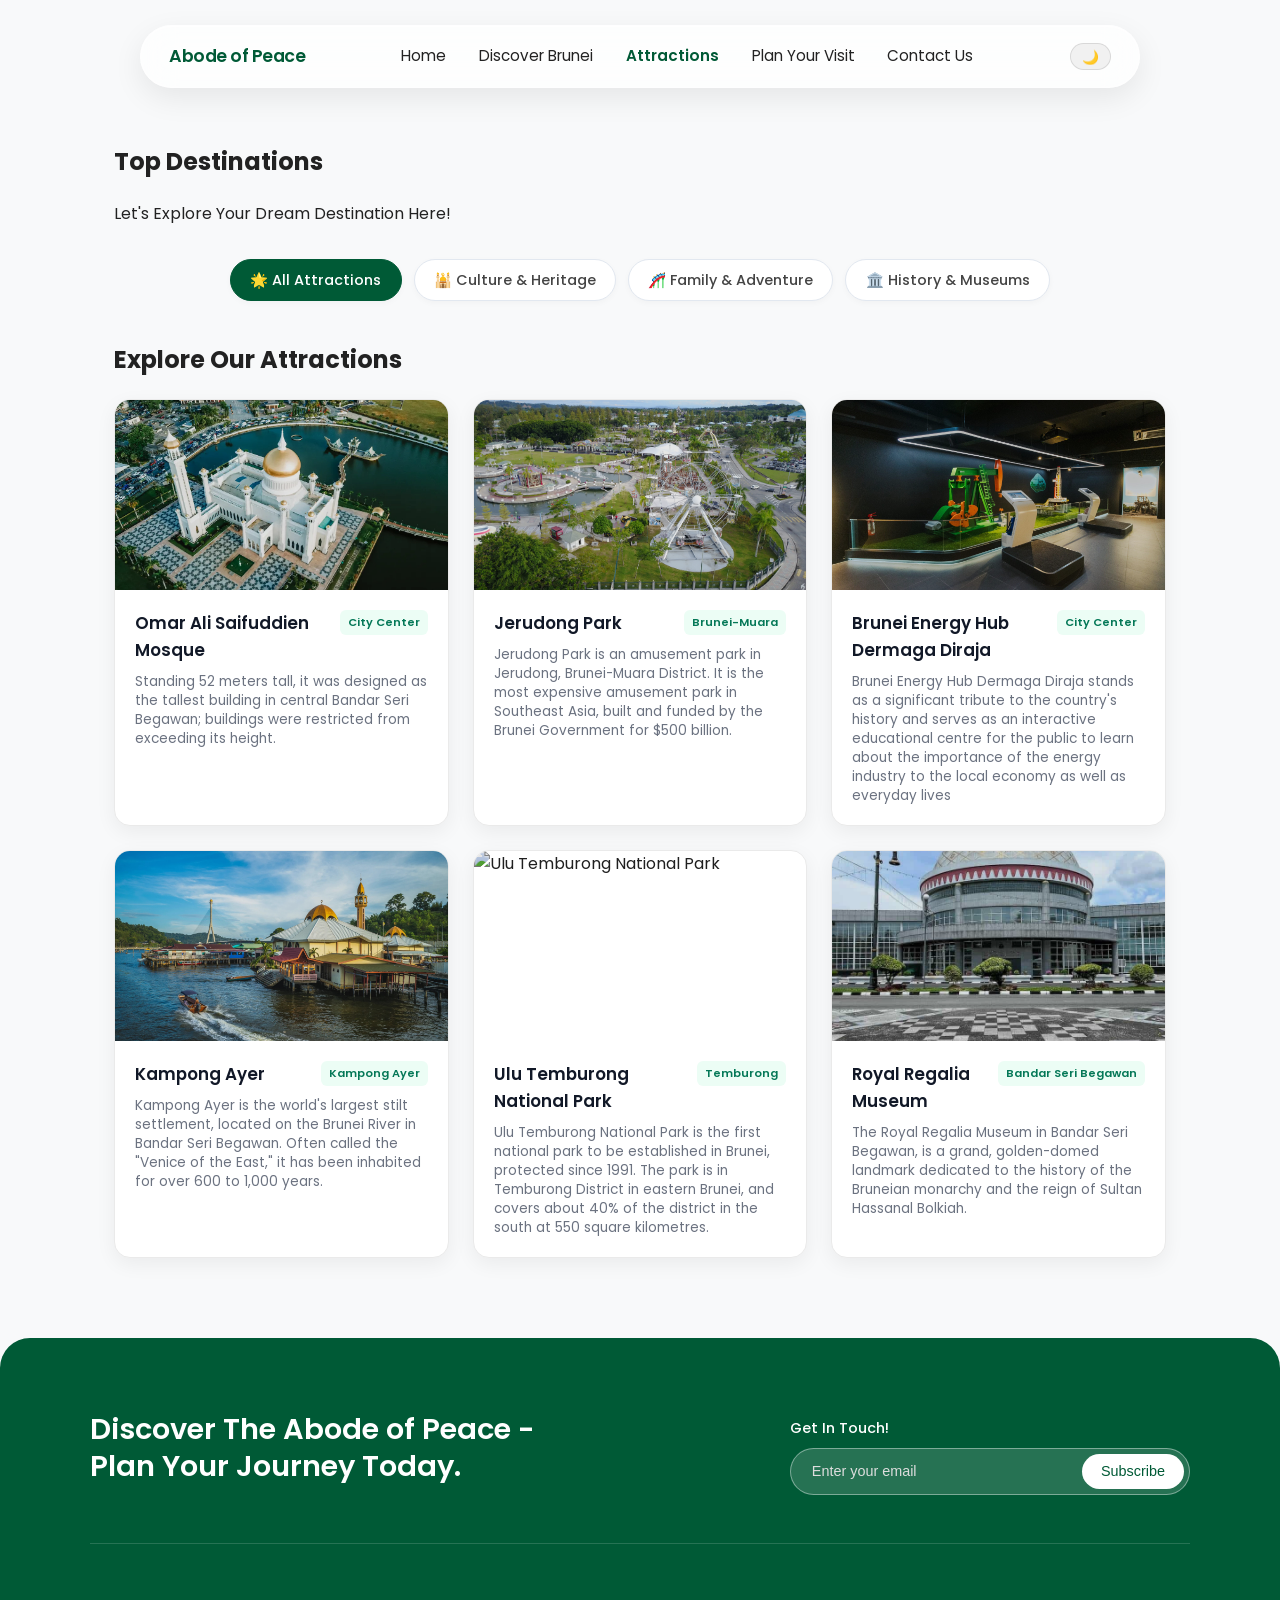
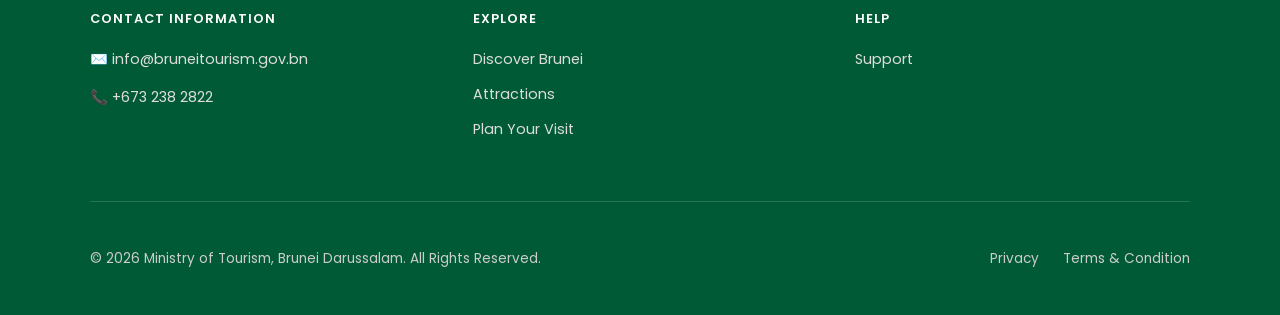
==== attractions.html @ 307371f9 "Add files via upload" ====
<!DOCTYPE html>
<html lang="en">
<head>
    <meta charset="UTF-8">
    <meta name="viewport" content="width=device-width, initial-scale=1.0">
    <title>Attractions</title>

    <!-- TO FIX BRIEF WHITE FLASH WHEN DARK MODE IS TURNED ON -->
    <script>
        const savedTheme = localStorage.getItem('theme');
        if (savedTheme === 'dark') {
            document.documentElement.setAttribute('data-theme', 'dark');
        }
    </script>

    <!-- CONNECTING POPPINS FONT -->
    <link rel="preconnect" href="https://fonts.googleapis.com">
    <link rel="preconnect" href="https://fonts.gstatic.com" crossorigin>
    <link href="https://fonts.googleapis.com/css2?family=Poppins:ital,wght@0,100;0,200;0,300;0,400;0,500;0,600;0,700;0,800;0,900;1,100;1,200;1,300;1,400;1,500;1,600;1,700;1,800;1,900&display=swap" rel="stylesheet">
    <!-- LINKING CSS -->
    <link rel="stylesheet" href="style.css">
</head>
<body>
    <!-- HEADER AND NAV BAR -->
    <header class="header">
        <nav class="nav-container" aria-label="Main Navigation">
            <div class="logo">Abode of Peace</div>
            <button class="menu-toggle" id="menuToggle" aria-label="Toggle navigation menu">☰</button>
            <ul class="nav-links" id="navLinks">
                <li><a href="index.html">Home</a></li>
                <li class="dropdown">
                    <div class="dropdown-link">
                        <a href="discover.html">Discover Brunei</a>
                        <button class="dropdown-toggle" aria-label="Toggle Discover Brunei submenu" aria-expanded="false">▼</button>
                    </div>
                    <ul class="dropdown-menu">
                        <li><a href="districts.html">Explore By District</a></li>
                    </ul>
                </li>
                <li><a href="attractions.html" class="active">Attractions</a></li>
                <li><a href="plan.html">Plan Your Visit</a></li>
                <li><a href="contact.html">Contact Us</a></li>
            </ul>
            <button class="theme-btn" id="themeToggleBtn" aria-label="Toggle Light Dark Theme">🌙</button>
        </nav>
    </header>
    
    <!-- MAIN -->
    <main class="container">

        <!-- TOP SECTION -->
        <section class="page-header-box">
            <h1>Top Destinations</h1>
            <p>Let's Explore Your Dream Destination Here!</p>
        </section>

        <!-- BUTTONS -->
        <div class="filter-tabs">
            <button class="filter-btn active" data-filter="all">🌟 All Attractions</button>
            <button class="filter-btn" data-filter="culture">🕌 Culture & Heritage</button>
            <button class="filter-btn" data-filter="adventure">🎢 Family & Adventure</button>
            <button class="filter-btn" data-filter="museums">🏛️ History & Museums</button>
        </div>

        <!-- GRIDS -->
         <h2>Explore Our Attractions</h2>
        <div class="attractions-grid">

            <!-- SOAS -->
            <div class="attraction-card" data-category="culture">
                <img src="images/soas-06.jpg" alt="Omar Ali Saifuddien Mosque" class="attraction-img">
                <div class="attraction-content">
                    <div class="attraction-header-row">
                        <h3>Omar Ali Saifuddien Mosque</h3>
                        <span class="attraction-badge">City Center</span>
                    </div>
                    <p class="attraction-desc"> Standing 52 meters tall, it was designed as the tallest building in central Bandar Seri Begawan; 
                    buildings were restricted from exceeding its height.</p>
                </div>
            </div>

            <!-- JERUDONG PARK -->
            <div class="attraction-card" data-category="adventure">
                <img src="images/jp.jpg" alt="Jerudong Park Playground" class="attraction-img">
                <div class="attraction-content">
                    <div class="attraction-header-row">
                        <h3>Jerudong Park</h3>
                        <span class="attraction-badge">Brunei-Muara</span>
                    </div>
                    <p class="attraction-desc">Jerudong Park is an amusement park in Jerudong, Brunei-Muara District.
                        It is the most expensive amusement park in Southeast Asia, built and funded by the Brunei Government for $500 billion.
                    </p>
                </div>
            </div>

            <!-- ENERGY HUB -->
            <div class="attraction-card" data-category="museums">
                <img src="images/energy-hub.jpg" alt="Brunei Energy Hub Dermaga Diraja" class="attraction-img">
                <div class="attraction-content">
                    <div class="attraction-header-row">
                        <h3>Brunei Energy Hub Dermaga Diraja</h3>
                        <span class="attraction-badge">City Center</span>
                    </div>
                    <p class="attraction-desc">Brunei Energy Hub Dermaga Diraja stands as a significant tribute to the country's history and serves as an interactive educational centre 
                        for the public to learn about the importance of the energy industry to the local economy as well as everyday lives</p>
                </div>
            </div>

            <!-- KAMPONG AYER -->
            <div class="attraction-card" data-category="culture">
                <img src="images/kampong-ayer-top-image.jpg" alt="Kampong Ayer" class="attraction-img">
                <div class="attraction-content">
                    <div class="attraction-header-row">
                        <h3>Kampong Ayer</h3>
                        <span class="attraction-badge">Kampong Ayer</span>
                    </div>
                    <p class="attraction-desc">Kampong Ayer is the world's largest stilt settlement, located on the Brunei River in Bandar Seri Begawan. 
                        Often called the "Venice of the East," it has been inhabited for over 600 to 1,000 years.</p>
                </div>
            </div>

            <!-- ULU TEMBURONG NATIONAL PARK -->
            <div class="attraction-card" data-category="adventure">
                <img src="images/temburong.jpg" alt="Ulu Temburong National Park" class="attraction-img">
                <div class="attraction-content">
                    <div class="attraction-header-row">
                        <h3>Ulu Temburong National Park</h3>
                        <span class="attraction-badge">Temburong</span>
                    </div>
                    <p class="attraction-desc">Ulu Temburong National Park is the first national park to be established in Brunei, protected since 1991. 
                        The park is in Temburong District in eastern Brunei, and covers about 40% of the district in the south at 550 square kilometres.</p>
                </div>
            </div>

            <!-- ROYAL REGALIA MUSEUM -->
            <div class="attraction-card" data-category="museums">
                <img src="images/BN-Brunei-Royal-Regalia-exterior.jpg" alt="Royal Regalia Museum" class="attraction-img">
                <div class="attraction-content">
                    <div class="attraction-header-row">
                        <h3>Royal Regalia Museum</h3>
                        <span class="attraction-badge">Bandar Seri Begawan</span>
                    </div>
                    <p class="attraction-desc">The Royal Regalia Museum in Bandar Seri Begawan, 
                        is a grand, golden-domed landmark dedicated to the history of the Bruneian monarchy and the reign of Sultan Hassanal Bolkiah.</p>
                </div>
            </div>

        </div>
        

    </main>

    <!-- FOOTER -->
    <footer class="site-footer">
        <div class="footer-container">

            <!-- TOP TITLE AND SUBSCRIBE FORM -->
            <div class="footer-top">
                <div class="footer-brand-message">
                    <h3>Discover The Abode of Peace -<br>Plan Your Journey Today.</h3>
                </div>
                <div class="footer-newsletter">
                    <p>Get In Touch!</p>
                    <form class="newsletter-form" onsubmit="event.preventDefault();"> <!-- PREVENTS FROM RELOADING THE PAGE -->
                        <input type="email" placeholder="Enter your email" required>
                        <button type="submit">Subscribe</button>
                    </form>
                </div>
            </div>

            <!-- CONTACT INFO, EXPLORE, AND HELP SECTION -->
            <div class="footer-grid">
                <div class="footer-col">
                    <h4>CONTACT INFORMATION</h4>
                    <p>✉️ info@bruneitourism.gov.bn</p>
                    <p>📞 +673 238 2822</p>
                </div>
                <div class="footer-col">
                    <h4>EXPLORE</h4>
                    <a href="discover.html">Discover Brunei</a>
                    <a href="attractions.html">Attractions</a>
                    <a href="plan.html">Plan Your Visit</a>
                </div>
                <div class="footer-col">
                    <h4>HELP</h4>
                    <a href="contact.html">Support</a>
                </div>
            </div>

            <!-- COPYRIGHT BOTTOM SECTION -->
            <div class="footer-bottom">
                <p>&copy; 2026 Ministry of Tourism, Brunei Darussalam. All Rights Reserved.</p>
                <div class="footer-legal">
                    <a href="#">Privacy</a>
                    <a href="#">Terms & Condition</a>
                </div>
            </div>
        </div>
    </footer>

    <!-- LINKING JAVASCRIPT -->
    <script src="script.js"></script>
</body>
</html>
---- style.css ----
body {
  font-family: 'Poppins', sans-serif;
  background-color: #f8f9fa;
  color: #222222;
  line-height: 1.6;
  margin: 0; 
  padding: 0;
  transition: all 0.3s ease;
}

html { /* TO MAKE THE HOVER SMOOTH */
  scroll-behavior: smooth; 
}


[data-theme="dark"] body { /* DARK MODE */
  background-color: #121212;
  color: #f1f1f1;
}

a {
  color: #005a36;
  text-decoration: none;
}

a:hover, a:focus {
  text-decoration: underline;
}

.header { /* NAV BAR */
  position: sticky;
  top: 25px;
  z-index: 1000;
  width: 100%;
  display: flex;
  justify-content: center;
  padding: 0 1rem;
  margin-bottom: 5rem;
  box-sizing: border-box;
}

/* CODES ADAPTED FROM Mozilla.org, 2025 */
.nav-container {
  position: relative;
  display: flex;
  justify-content: space-between;
  align-items: center;
  width: 100%;
  max-width: 1000px;
  background: rgba(255, 255, 255, 0.75);
  backdrop-filter: blur(16px);
  border: 1px solid rgba(255, 255, 255, 0.4);
  border-radius: 50px;
  padding: 0.75rem 1.75rem;
  box-shadow: 0 10px 30px rgba(0, 0, 0, 0.08), inset 0 1px 0 rgba(255, 255, 255, 0.6);
  color: #222222;
  transition: all 0.3s ease;
  box-sizing: border-box;
}

[data-theme="dark"] .nav-container { /* DARK MODE NAV  */
  background: rgba(20, 20, 20, 0.75);
  border: 1px solid rgba(255, 255, 255, 0.12);
  box-shadow: 0 10px 30px rgba(0, 0, 0, 0.4), inset 0 1px 0 rgba(255, 255, 255, 0.1);
  color: #f1f1f1;
}

.logo { /* LOGO */
  font-size: 1.1rem;
  font-weight: 600;
  color: #005a36;
  letter-spacing: -0.5px;
}

[data-theme="dark"] .logo { 
  color: #34d399; 
}

.nav-links { /* NAV LINKS (HOME, DISCOVER BRUNEI, ETC. */
  display: flex;
  list-style: none;
  gap: 0.25rem;
  align-items: center;
  margin: 0;
  padding: 0;
}

.nav-links li {
  position: relative;
}

.nav-links a {
  color: #222222;
  font-weight: 400;
  font-size: 0.95rem;
  text-decoration: none;
  display: flex;
  align-items: center;
  gap: 1.5rem;
  padding: 0.4rem 0.9rem;
  border-radius: 20px;
  position: relative;
  z-index: 2;
  transition: color 0.25s ease;
}

[data-theme="dark"] .nav-links a {
  color: #f1f1f1;
}

.nav-links a::before { /* HOVER BACKGROUND ANIMATION */
  content: '';
  position: absolute;
  top: 0;
  left: 0;
  width: 100%;
  height: 100%;
  background: rgba(0, 90, 54, 0.1);
  border-radius: 20px;
  transform: scale(0.8);
  opacity: 0;
  transition: all 0.25s cubic-bezier(0.4, 0, 0.2, 1);
  z-index: -1;
}

[data-theme="dark"] .nav-links a::before {
  background: rgba(255, 255, 255, 0.15);
}

.nav-links a:hover::before,
.nav-links a:active::before {
  transform: scale(1);
  opacity: 1;
}

.nav-links a:hover,
.nav-links a:active {
  color: #005a36;
  opacity: 1;
  text-decoration: none;
  border-bottom: none;
}

.nav-links a.active {
  color: #005a36;
  font-weight: 600;
  
}

[data-theme="dark"] .nav-links a.active {
  color: #34d399;
}

[data-theme="dark"] .nav-links a:hover,
[data-theme="dark"] .nav-links a:active {
  color: #34d399;
}

.theme-btn { /* THEME BUTTON */
  background: rgba(0, 0, 0, 0.05);
  border: 1px solid rgba(0, 0, 0, 0.1);
  color: #222222;
  padding: 0.3rem 0.7rem;
  border-radius: 20px;
  cursor: pointer;
  font-size: 0.85rem;
  transition: all 0.3s ease;
}

.theme-btn:hover {
  background: rgba(0, 0, 0, 0.1);
}

[data-theme="dark"] .theme-btn {
  background: rgba(255, 255, 255, 0.1);
  border: 1px solid rgba(255, 255, 255, 0.2);
  color: #ffffff;
}

[data-theme="dark"] .theme-btn:hover {
  background: rgba(255, 255, 255, 0.3);
}

.nav-links li.dropdown { /* DROPDOWN MENU FOR DISTRICTS.HTML */
  position: relative;
}

.dropdown-link {
  display: flex;
  align-items: center;
  gap: 5px;
}

.dropdown-toggle {
  display: none;
  background: transparent;
  border: none;
  cursor: pointer;
  color: inherit;
  font-size: 14px;
  padding: 8px;
  transition: transform 0.3s ease;
}

.dropdown.active .dropdown-toggle {
  transform: rotate(180deg);
}

.dropdown-menu { /* DROPDOWN FOR EXPLORE BY DISTRICT */
  display: none;
  position: absolute;
  top: calc(100% + 10px);
  left: 50%;
  transform: translateX(-50%);
  background-color: #ffffff;
  box-shadow: 0 10px 15px -3px rgba(0, 0, 0, 0.1);
  border-radius: 18px;
  list-style: none;
  padding: 0.65rem;
  min-width: 180px;
  border: 1px solid #e5e7eb;
}

.dropdown-menu li a {
  display: block;
  padding: 0.5rem 1rem;
  color: #374151;
  font-size: 0.9rem;
  border-radius: 10px;
  white-space: nowrap;
  transition: all 0.2s ease;
}

.dropdown-menu::before {
  content: "";
  position: absolute;
  top: -15px;
  left: 0;
  width: 100%;
  height: 15px;
}

.dropdown-menu li a:hover {
  background-color: #f3f4f6;
  color: #005a36;
}

@media (min-width: 1001px) { /* FOR DESKTOP ADJUSTMENT */
    .nav-links li.dropdown:hover .dropdown-menu {
        display: block;
    }
}

[data-theme="dark"] .dropdown-menu {
  background-color: #1f2937;
  border-color: #374151;
}

[data-theme="dark"] .dropdown-menu li a {
  color: #d1d5db;
}

[data-theme="dark"] .dropdown-menu li a:hover {
  background-color: #374151;
  color: #34d399;
}

.menu-toggle { /* MOBILE NAV BAR MENU */
  display: none;
  background: none;
  border: none;
  color: #222222;
  font-size: 1.5rem;
  cursor: pointer;
}

[data-theme="dark"] .menu-toggle {
  color: #ffffff;
}

.container { /* MAIN CSS STARTS HERE */
  max-width: 1100px;
  margin: 1.5rem auto;
  padding: 0 1.5rem;
  box-sizing: border-box;
}

.welcome {
  position: relative; 
  width: 100%;
  border-radius: 20px;
  overflow: hidden;  
  margin-bottom: 2.5rem;
  box-shadow: 0 10px 30px rgba(0, 0, 0, 0.15);
}

.banner-img {
  width: 100%;
  height: 560px;
  object-fit: cover;  
  display: block;
  filter: brightness(0.75); 
}

.banner {
  position: absolute;
  top: 50%;
  left: 50%;
  transform: translate(-50%, -50%); 
  text-align: center;
  color: #ffffff;
  width: 85%;
  max-width: 800px;
}

.banner h1 {
  font-size: 2.8rem;
  font-weight: 700;
  margin-bottom: 0.5rem;
  letter-spacing: -0.5px;
  text-shadow: 0 2px 10px rgba(0, 0, 0, 0.4); 
}

.banner p {
  font-size: 1.2rem;
  font-weight: 300;
  text-shadow: 0 1px 5px rgba(0, 0, 0, 0.4);
}

.why-visit {
  margin: 4rem auto;
}

.why-visit h2 {
  font-size: 2rem;
  font-weight: 600;
  text-align: center;
  margin-bottom: 2rem;
  letter-spacing: -0.5px;
}

.grid,
.resources-grid, 
.content-grid {
  display: grid;
  grid-template-columns: repeat(auto-fit, minmax(260px, 1fr));
  gap: 1.5rem;
}

.card {
  background-color: #ffffff;
  border: 1px solid #eaeaea;
  border-radius: 16px;
  padding: 2rem;
  box-shadow: 0 4px 20px rgba(0, 0, 0, 0.03);
  transition: transform 0.3s ease, box-shadow 0.3s ease, background-color 0.3s ease, border-color 0.3s ease;
}

.card:hover {
  transform: translateY(-6px);
  box-shadow: 0 12px 30px rgba(0, 0, 0, 0.08);
}

[data-theme="dark"] .card {
  background-color: #1a1a1a;
  border: 1px solid #333333;
  box-shadow: 0 4px 20px rgba(0, 0, 0, 0.2);
}

[data-theme="dark"] .card:hover {
  box-shadow: 0 12px 30px rgba(0, 0, 0, 0.4);
}

.card-icon {
  font-size: 2.2rem;
  margin-bottom: 1rem;
}

.card h3 {
  font-size: 1.2rem;
  font-weight: 600;
  margin-bottom: 0.75rem;
}

.card p {
  font-size: 0.95rem;
  color: #666666;
  line-height: 1.5;
}

[data-theme="dark"] .card p {
  color: #aaaaaa;
}

.resource-card,
.resource-card * {
  box-sizing: border-box;
}

.resource-card {
  position: relative;
  height: 380px;
  border-radius: 20px;
  overflow: hidden;
  display: block;
  text-decoration: none;
  box-shadow: 0 8px 20px rgba(0, 0, 0, 0.1);
  transition: transform 0.3s ease, box-shadow 0.3s ease;
}

.resource-card:hover {
  transform: translateY(-6px);
  box-shadow: 0 14px 30px rgba(0, 0, 0, 0.2);
}

.resource-bg {
  position: absolute;
  top: 0;
  left: 0;
  width: 100%;
  height: 100%;
  object-fit: cover;
  transition: transform 0.5s ease;
  z-index: 1;
}

.resource-card:hover .resource-bg {
  transform: scale(1.05);
}

.resource-overlay {
  position: absolute;
  top: 0;
  left: 0;
  width: 100%;
  height: 100%;
  background: linear-gradient(to top, rgba(0, 0, 0, 0.95) 0%, rgba(0, 0, 0, 0.4) 50%, rgba(0, 0, 0, 0.2) 100%);
  z-index: 2;
}

.resource-content {
  position: absolute;
  top: 0;
  left: 0;
  width: 100%;
  height: 100%;
  padding: 1.25rem;
  z-index: 3;
  color: #ffffff;
  display: flex;
  flex-direction: column;
  justify-content: space-between;
}

.resource-badge {
  display: inline-block;
  align-self: flex-start;
  background: rgba(255, 255, 255, 0.2);
  backdrop-filter: blur(10px);
  padding: 0.25rem 0.75rem;
  border-radius: 20px;
  font-size: 0.7rem;
  font-weight: 500;
  color: #ffffff;
  border: 1px solid rgba(255, 255, 255, 0.3);
}

.resource-bottom-text {
  display: flex;
  flex-direction: column;
  justify-content: flex-end;
}

.resource-card h3 {
  font-size: 1.15rem; 
  font-weight: 600;
  line-height: 1.25;
  color: #ffffff;
  margin: 0 0 0.25rem 0;
}

.resource-location {
  font-size: 0.8rem;
  color: #dddddd;
  font-weight: 300;
  margin: 0;
  line-height: 1.5;
}

.top-banner { /* DISCOVER PAGE CSS STARTS HERE */
  position: relative;
  width: 100%;
  height: 520px;
  border-radius: 20px;
  overflow: hidden;
  margin-bottom: 2.5rem;
  box-shadow: 0 10px 30px rgba(0, 0, 0, 0.15);
}

.top-banner-img {
  width: 100%;
  height: 560px;
  object-fit: cover;
  border-radius: 24px;
  filter: brightness(0.65);
  display: block;
}

.top-banner-text {
  position: absolute;
  top: 40%;
  left: 5%;
  transform: translateY(-50%);
  color: #ffffff;
  max-width: 600px;
  z-index: 2;
}

.top-banner-text h1 {
  font-size: 3rem;
  font-weight: 700;
  line-height: 1.15;
  margin-bottom: 0.75rem;
}

.top-banner-text p {
  font-size: 1.1rem;
  font-weight: 300;
  margin-bottom: 1.5rem;
  color: #f0f5f2;
}

.btn-explore {
  display: inline-block;
  background-color: #005a36;
  color: #ffffff;
  padding: 0.75rem 1.5rem;
  border-radius: 30px;
  font-weight: 500;
  text-decoration: none;
  transition: all 0.3s ease;
}

.btn-explore:hover {
  background-color: #004227;
  transform: translateY(-2px);
  text-decoration: none;
}

.district-grid {
  display: grid;
  grid-template-columns: repeat(auto-fit, minmax(240px, 1fr));
  gap: 1.5rem;
  margin-top: 1.5rem;
}

.district-card {
  position: relative;
  height: 340px;
  border-radius: 20px;
  overflow: hidden;
  text-decoration: none;
  display: flex;
  flex-direction: column;
  justify-content: flex-end;
  padding: 1.5rem;
  box-shadow: 0 8px 24px rgba(0, 0, 0, 0.08);
  transition: transform 0.3s ease, box-shadow 0.3s ease;
}

.district-img {
  position: absolute;
  top: 0;
  left: 0;
  width: 100%;
  height: 100%;
  object-fit: cover;
  z-index: 1;
  transition: transform 0.5s ease;
}

.district-overlay {
  position: absolute;
  top: 0;
  left: 0;
  width: 100%;
  height: 100%;
  background: linear-gradient(to top, rgba(0, 0, 0, 0.9) 0%, rgba(0, 0, 0, 0.3) 60%, transparent 100%);
  z-index: 2;
}

.district-info {
  position: relative;
  z-index: 3;
  color: #ffffff;
}

.district-tag {
  display: inline-block;
  font-size: 0.7rem;
  font-weight: 600;
  text-transform: uppercase;
  background: rgba(255, 255, 255, 0.25);
  backdrop-filter: blur(8px);
  padding: 0.2rem 0.6rem;
  border-radius: 12px;
  margin-bottom: 0.5rem;
}

.district-info h3 {
  font-size: 1.3rem;
  font-weight: 600;
  color: #ffffff;
  margin: 0 0 0.3rem 0;
}

.district-info p {
  font-size: 0.85rem;
  color: #dddddd;
  margin: 0;
  line-height: 1.4;
}

.district-card:hover {
  transform: translateY(-6px);
  box-shadow: 0 14px 30px rgba(0, 0, 0, 0.2);
}

.district-card:hover .district-img {
  transform: scale(1.06);
}

.filter-tabs { /* ATTRACTIONS.HTML CSS STARTS HERE */
  display: flex;
  justify-content: center;
  flex-wrap: wrap;
  gap: 0.75rem;
  margin-bottom: 2.5rem;
}

.filter-btn {
  background-color: #ffffff;
  color: #444444;
  border: 1px solid #e2e8f0;
  padding: 0.6rem 1.2rem;
  border-radius: 30px;
  font-family: inherit;
  font-size: 0.9rem;
  font-weight: 500;
  cursor: pointer;
  transition: all 0.3s ease;
  box-shadow: 0 2px 6px rgba(0, 0, 0, 0.03);
}

.filter-btn:hover, .filter-btn.active {
  background-color: #005a36;
  color: #ffffff;
  border-color: #005a36;
}

[data-theme="dark"] .filter-btn {
  background-color: #1f2937;
  color: #e5e7eb;
  border-color: #374151;
}

[data-theme="dark"] .filter-btn:hover, [data-theme="dark"] .filter-btn.active {
  background-color: #059669;
  border-color: #059669;
}

.card-link,
a.card-link,
a.card-link:hover,
a.card-link:visited {
  text-decoration: none;
  color: inherit;
  display: block;
}

.page-header-box p { /* ATTRACTION PAGE CSS STARTS HERE */
  margin: 0 auto;
  margin-bottom: 2rem;
}

.attractions-grid {
  display: grid;
  grid-template-columns: repeat(auto-fit, minmax(260px, 1fr));
  gap: 1.5rem;
  margin-bottom: 4rem;
}

.attraction-card {
  background: #ffffff;
  border-radius: 16px;
  overflow: hidden;
  box-shadow: 0 6px 20px rgba(0, 0, 0, 0.06);
  border: 1px solid #eaeaea;
  transition: transform 0.3s ease, box-shadow 0.3s ease;
  display: flex;
  flex-direction: column;
}

.attraction-card:hover {
  transform: translateY(-5px);
  box-shadow: 0 12px 28px rgba(0, 0, 0, 0.1);
}

[data-theme="dark"] .attraction-card {
  background: #1a1a1a;
  border-color: #333333;
}

.attraction-img {
  width: 100%;
  height: 190px;
  object-fit: cover;
  filter: brightness(0.9);
}

.attraction-content {
  padding: 1.25rem;
  display: flex;
  flex-direction: column;
  flex-grow: 1;
}

.attraction-header-row {
  display: flex;
  justify-content: space-between;
  align-items: flex-start;
  margin-bottom: 0.5rem;
}

.attraction-header-row h3 {
  font-size: 1.05rem;
  font-weight: 600;
  color: #111827;
  margin: 0;
}

[data-theme="dark"] .attraction-header-row h3 {
  color: #f9fafb;
}

.attraction-badge {
  font-size: 0.7rem;
  font-weight: 600;
  background: #ecfdf5;
  color: #047857;
  padding: 0.2rem 0.5rem;
  border-radius: 6px;
  white-space: nowrap;
}

[data-theme="dark"] .attraction-badge {
  background: rgba(6, 95, 70, 0.3);
  color: #34d399;
}

.attraction-desc {
  font-size: 0.85rem;
  color: #6b7280;
  margin: 0;
  line-height: 1.4;
}

[data-theme="dark"] .attraction-desc {
  color: #9ca3af;
}

.content-section { /* PLAN PAGE CSS STARTS HERE */
  margin-bottom: 4rem;
}

.section-header-left {
  margin-bottom: 1.75rem;
}

.section-header-left h2 {
  font-size: 1.8rem;
  font-weight: 700;
  color: #111827;
  margin-bottom: 0.25rem;
}

.section-header-left p {
  color: #6b7280;
  font-size: 0.95rem;
}

[data-theme="dark"] .section-header-left h2 {
  color: #f9fafb;
}

[data-theme="dark"] .section-header-left p {
  color: #9ca3af;
}

.plan-links {
  display: flex;
  flex-wrap: wrap;
  gap: 0.75rem;
  margin-bottom: 2.5rem;
}

.plan-links a,
.plan-links a:link,
.plan-links a:visited,
.plan-links a:hover,
.plan-links a:focus,
.plan-links a:active {
  text-decoration: none;
  border-bottom: none;
  box-shadow: none;
}

.jump-btn {
  background-color: #f3f4f6;
  color: #374151;
  padding: 0.5rem 1rem;
  border-radius: 50px; 
  font-size: 0.9rem;
  font-weight: 500;
  text-decoration: none;
  border: 1px solid #e5e7eb;
  transition: all 0.2s ease;
}

.jump-btn:hover {
  background-color: #005a36;
  color: #ffffff;
  border-color: #005a36;
  transform: translateY(-2px);
}

[data-theme="dark"] .jump-btn {
  background-color: #1f2937;
  color: #d1d5db;
  border-color: #374151;
}

[data-theme="dark"] .jump-btn:hover {
  background-color: #059669;
  color: #ffffff;
  border-color: #059669;
}

.grid {
  display: grid;
  grid-template-columns: repeat(auto-fit, minmax(280px, 1fr));
  gap: 1.5rem;
}

.card {
  background-color: #ffffff;
  border-radius: 16px;
  overflow: hidden;
  border: 1px solid #e5e7eb;
  box-shadow: 0 4px 12px rgba(0, 0, 0, 0.04);
  transition: transform 0.3s ease, box-shadow 0.3s ease;
  display: flex;
  flex-direction: column;
}

.card:hover {
  transform: translateY(-4px);
  box-shadow: 0 10px 24px rgba(0, 0, 0, 0.08);
}

[data-theme="dark"] .card {
  background-color: #1a1a1a;
  border-color: #333333;
}

.card-img { /* DISTRICT.HTML CARDS CSS*/
  width: 100%;
  height: 200px;
  object-fit: cover;
  border-radius: 12px;
  filter: brightness(0.9);
}

.card-body {
  padding: 1.5rem;
  display: flex;
  flex-direction: column;
  flex-grow: 1;
}

.card-tag {
  display: inline-block;
  font-size: 0.75rem;
  font-weight: 600;
  text-transform: uppercase;
  letter-spacing: 0.5px;
  color: #005a36;
  background-color: #e6f4ed;
  padding: 0.25rem 0.6rem;
  border-radius: 6px;
  margin-bottom: 0.75rem;
  width: fit-content;
}

[data-theme="dark"] .card-tag {
  color: #34d399;
  background-color: rgba(6, 95, 70, 0.3);
}

.card-body h3 {
  font-size: 1.15rem;
  font-weight: 600;
  color: #111827;
  margin-bottom: 0.5rem;
}

.card-body p {
  font-size: 0.9rem;
  color: #4b5563;
  line-height: 1.5;
  margin: 0;
}

[data-theme="dark"] .card-body h3 {
  color: #f9fafb;
}

[data-theme="dark"] .card-body p {
  color: #9ca3af;
}

.contact-wrapper { /* CONTACT.HTML CSS STARTS HERE */
  display: grid;
  grid-template-columns: 360px 1fr;
  gap: 2rem;
  max-width: 1200px;
  margin: 2.5rem auto;
  padding: 0 1rem;
  box-sizing: border-box;
}

.contact-info-card, 
.contact-form-card {
  background-color: #ffffff;
  border-radius: 20px;
  padding: 2.5rem;
  box-shadow: 0 10px 30px rgba(0, 0, 0, 0.05);
  box-sizing: border-box;
}

.contact-form-card {
  background-color: #fafbfc;
  border: 1px solid #f0f2f5;
}

.contact-info-card h2 {
  font-size: 1.5rem;
  font-weight: 700;
  color: #1f2937;
  margin-bottom: 0.75rem;
}

.info-intro {
  font-size: 0.88rem;
  color: #6b7280;
  line-height: 1.5;
  margin-bottom: 2rem;
}

.info-list {
  display: flex;
  flex-direction: column;
}

.info-item {
  display: flex;
  align-items: flex-start;
  gap: 1rem;
  padding: 0.75rem 0;
}

.info-icon {
  font-size: 1.2rem;
  padding-top: 0.1rem;
}

.info-details h3 {
  font-size: 1rem;
  font-weight: 600;
  color: #1f2937;
  margin-bottom: 0.25rem;
}

.info-details p {
  font-size: 0.85rem;
  color: #6b7280;
}

.info-divider {
  height: 1px;
  background-color: #f3f4f6;
  margin: 0.5rem 0;
}

/* CONTACT.HTML CSS STARTS HERE */
.badge-pill {
  display: inline-flex;
  align-items: center;
  gap: 0.4rem;
  background-color: #ffffff;
  padding: 0.4rem 1rem;
  border-radius: 50px;
  font-size: 0.825rem;
  font-weight: 600;
  color: #005a36;
  box-shadow: 0 2px 8px rgba(0, 0, 0, 0.05);
  margin-bottom: 1.25rem;
  border: 1px solid #e5e7eb;
}

.contact-form-card h2 {
  font-size: 2.2rem;
  font-weight: 700;
  color: #1f2937;
  margin-bottom: 0.75rem;
}

.form-intro {
  font-size: 0.9rem;
  color: #6b7280;
  line-height: 1.6;
  margin-bottom: 2rem;
}

.form-grid {
  display: grid;
  grid-template-columns: 1fr 1fr;
  gap: 1rem;
  margin-bottom: 1.5rem;
}

.form-group {
  width: 100%;
}

.form-group.full-width {
  grid-column: span 2;
}

.form-group input,
.form-group select,
.form-group textarea {
  width: 100%;
  padding: 0.85rem 1rem;
  border: 1px solid #e5e7eb;
  background-color: #f9fafb;
  border-radius: 12px;
  font-size: 0.9rem;
  color: #1f2937;
  outline: none;
  box-sizing: border-box;
  transition: border-color 0.2s ease, background-color 0.2s ease;
}

.form-group input:focus,
.form-group select:focus,
.form-group textarea:focus {
  border-color: #005a36;
  background-color: #ffffff;
}

.btn-submit {
  display: inline-flex;
  align-items: center;
  gap: 0.75rem;
  background-color: #005a36;
  color: #ffffff;
  border: none;
  padding: 0.85rem 2rem;
  border-radius: 50px;
  font-size: 0.95rem;
  font-weight: 600;
  cursor: pointer;
  transition: background-color 0.2s ease, transform 0.1s ease;
}

.btn-submit:hover {
  background-color: #004227;
}

.arrow-icon {
  display: inline-flex;
  align-items: center;
  justify-content: center;
  width: 22px;
  height: 22px;
  background-color: rgba(255, 255, 255, 0.2);
  border-radius: 50%;
  font-size: 0.85rem;
}

[data-theme="dark"] .contact-info-card {
  background-color: #1f2937;
  box-shadow: 0 10px 30px rgba(0, 0, 0, 0.3);
}

[data-theme="dark"] .contact-form-card {
  background-color: #111827;
  border: 1px solid #374151;
  box-shadow: 0 10px 30px rgba(0, 0, 0, 0.3);
}

[data-theme="dark"] .contact-info-card h2,
[data-theme="dark"] .contact-form-card h2,
[data-theme="dark"] .info-details h3 {
  color: #f3f4f6;
}

[data-theme="dark"] .info-intro,
[data-theme="dark"] .form-intro,
[data-theme="dark"] .info-details p {
  color: #9ca3af;
}

[data-theme="dark"] .info-divider {
  background-color: #374151;
}

[data-theme="dark"] .badge-pill {
  background-color: #1f2937;
  color: #34d399;
  border-color: #374151;
}

[data-theme="dark"] .form-group input,
[data-theme="dark"] .form-group select,
[data-theme="dark"] .form-group textarea {
  background-color: #1f2937;
  border-color: #374151;
  color: #f3f4f6;
}

[data-theme="dark"] .form-group input:focus,
[data-theme="dark"] .form-group select:focus,
[data-theme="dark"] .form-group textarea:focus {
  border-color: #34d399;
  background-color: #111827;
}

@media (max-width: 900px) {
  .contact-wrapper {
    grid-template-columns: 1fr;
  }
  .form-grid {
    grid-template-columns: 1fr;
  }
  .form-group.full-width {
    grid-column: span 1;
  }
}

.site-footer { /* FOOTER CSS STARTS HERE*/
  background-color: #005a36;
  color: #ffffff;
  width: 100%;
  margin-top: 5rem;
  margin-bottom: 0;
  padding: 4rem 2rem 2rem 2rem;
  border-top-left-radius: 30px;
  border-top-right-radius: 30px;
  box-sizing: border-box;
  transition: background-color 0.3s ease;
}

[data-theme="dark"] .site-footer {
  background-color: #111315;
  border-top: 1px solid #333333;
}

.footer-container {
  max-width: 1100px;
  margin: 0 auto;
  width: 100%;
  box-sizing: border-box;
}

.footer-top {
  display: flex;
  flex-direction: column;
  gap: 2rem;
  justify-content: space-between;
  align-items: flex-start;
  padding-bottom: 3rem;
  border-bottom: 1px solid rgba(255, 255, 255, 0.15);
}

.footer-brand-message h3 {
  font-size: 1.8rem;
  font-weight: 600;
  line-height: 1.3;
  margin: 0;
  color: #ffffff;
}

.footer-newsletter {
  width: 100%;
  max-width: 400px;
}

.footer-newsletter p {
  font-size: 0.9rem;
  margin-bottom: 0.5rem;
  color: #ffffff;
  font-weight: 500;
}

.newsletter-form {
  display: flex;
  background: rgba(255, 255, 255, 0.15);
  border: 1px solid rgba(255, 255, 255, 0.4);
  border-radius: 30px;
  padding: 0.3rem;
  align-items: center;
}

.newsletter-form input {
  background: transparent;
  border: none;
  outline: none;
  color: #ffffff;
  padding: 0.6rem 1rem;
  font-size: 0.9rem;
  flex-grow: 1;
}

.newsletter-form input::placeholder {
  color: #dddddd;
}

.newsletter-form button {
  background-color: #ffffff;
  color: #005a36;
  border: none;
  padding: 0.6rem 1.2rem;
  border-radius: 20px;
  font-size: 0.9rem;
  font-weight: 500;
  cursor: pointer;
  transition: opacity 0.2s ease;
}

.newsletter-form button:hover {
  opacity: 0.9;
}

.footer-grid {
  display: grid;
  grid-template-columns: repeat(auto-fit, minmax(220px, 1fr));
  gap: 3rem;
  padding: 3rem 0;
  border-bottom: 1px solid rgba(255, 255, 255, 0.15);
}

.footer-col h4 {
  font-size: 0.8rem;
  letter-spacing: 1px;
  color: #ffffff;
  margin-bottom: 1.2rem;
  font-weight: 600;
}

.footer-col p, 
.footer-col a {
  display: block;
  font-size: 0.9rem;
  color: #dddddd;
  text-decoration: none;
  margin-bottom: 0.75rem;
  transition: color 0.2s ease;
}

.footer-col a:hover {
  color: #4cd18b;
  text-decoration: underline;
}

.footer-bottom {
  display: flex;
  flex-direction: column;
  gap: 1rem;
  justify-content: space-between;
  align-items: center;
  padding-top: 2rem;
  font-size: 0.85rem;
  color: #cccccc;
}

.footer-legal {
  display: flex;
  gap: 1.5rem;
}

.footer-legal a {
  color: #cccccc;
  text-decoration: none;
  transition: color 0.2s ease;
}

.footer-legal a:hover {
  color: #ffffff;
}

@media (min-width: 1000px) {
  .footer-top {
    flex-direction: row;
    align-items: center;
  }
  
  .footer-bottom {
    flex-direction: row;
  }

  .feature-spotlight {
    flex-direction: row;
  }
  
  .spotlight-text, 
  .spotlight-img {
    flex: 1;
  }
}

/* FOR MOBILE */
@media (max-width: 1000px) {
  .nav-container {
    border-radius: 20px;
    padding: 0.6rem 1rem;
  }

  .menu-toggle {
    display: block;
  }
  
  .nav-links {
    display: none;
    flex-direction: column;
    width: 100%;
    position: absolute;
    top: calc(100% + 10px);
    left: 0;
    background: rgba(255, 255, 255, 0.95);
    backdrop-filter: blur(16px);
    border: 1px solid rgba(0, 0, 0, 0.1);
    border-radius: 16px;
    padding: 1rem;
    gap: 0.5rem;
    box-sizing: border-box;
  }

  [data-theme="dark"] .nav-links {
    background: rgba(20, 20, 20, 0.95);
    border: 1px solid rgba(255, 255, 255, 0.2);
  }
  
  .nav-links.active {
    display: flex;
  }

  .nav-links a {
    width: 100%;
    text-align: center;
    box-sizing: border-box;
  }

  .nav-links a.active::before {
    background: rgba(0, 90, 54, 0.15);
  }
}

/* DROPDOWN */
@media (max-width: 1000px) {
  .nav-links li.dropdown .dropdown-menu {
    position: static;
    transform: none;
    box-shadow: none;
    border: none;
    background: transparent;
    padding: 0 0 0 1rem;
    margin-top: 0.5rem;
    min-width: unset;
    width: 100%;
  }

  [data-theme="dark"] .nav-links li.dropdown .dropdown-menu {
    background: transparent;
    border: none;
  }

  .nav-links li.dropdown .dropdown-menu li a {
    padding: 0.4rem 0.8rem;
    font-size: 0.9rem;
    text-align: center;
  }

  .nav-links li.dropdown.active .dropdown-menu {
    display: block;
  }

  .dropdown-toggle {
    display: block;
  }
}
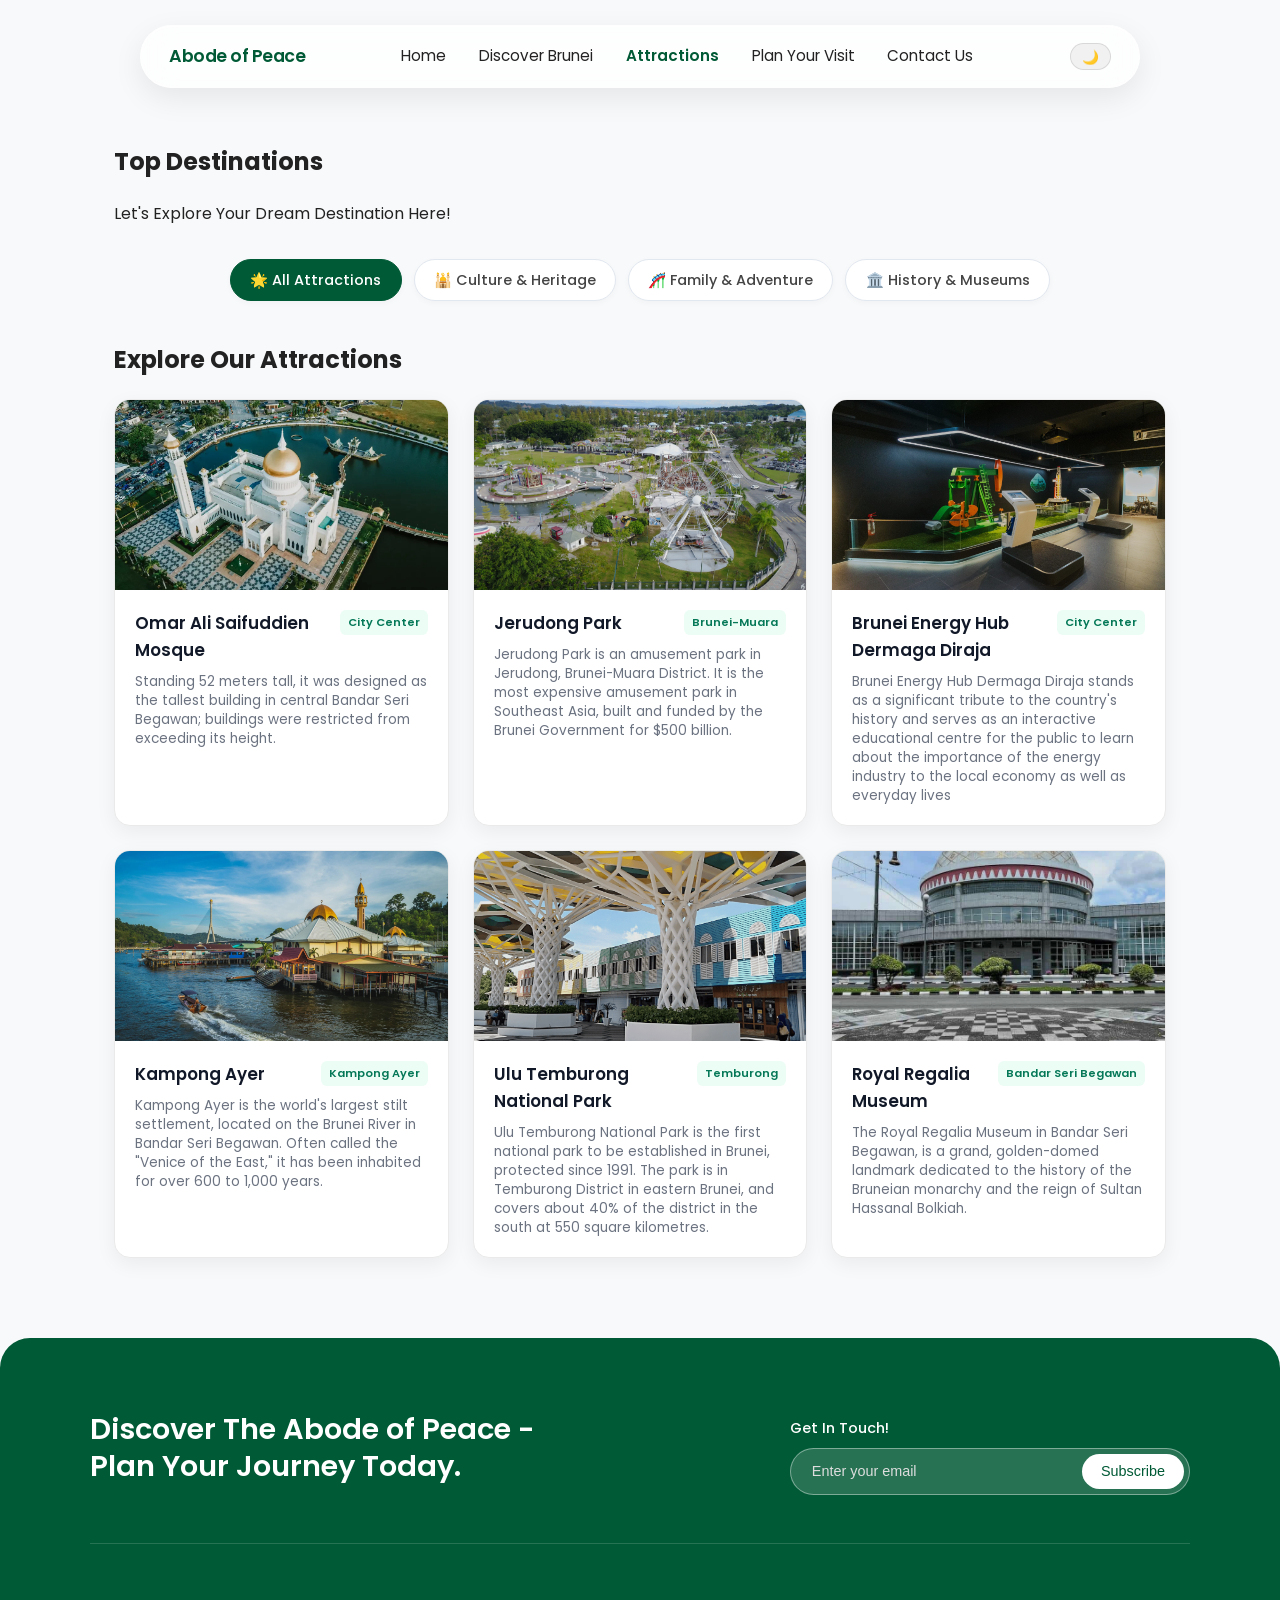
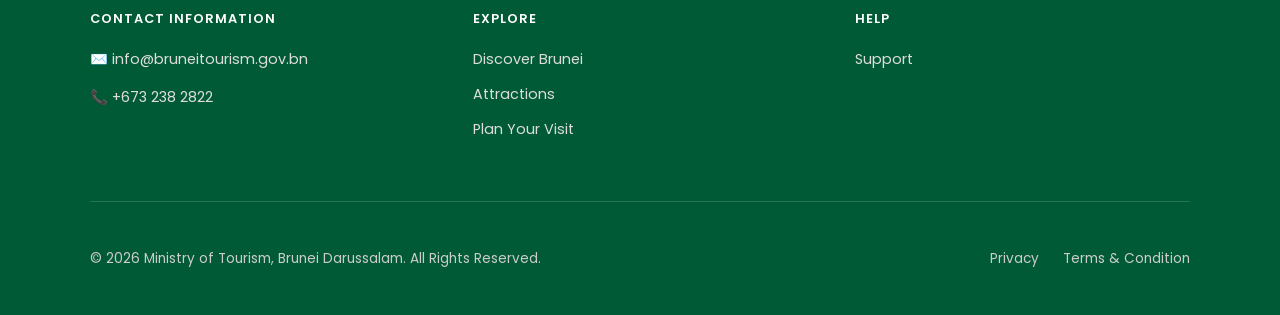
==== commit b3fda3c0: "Add files via upload updated image" ====
--- a/attractions.html
+++ b/attractions.html
@@ -121,7 +121,7 @@
 
             <!-- ULU TEMBURONG NATIONAL PARK -->
             <div class="attraction-card" data-category="adventure">
-                <img src="images/temburong.jpg" alt="Ulu Temburong National Park" class="attraction-img">
+                <img src="images/temburongtest.png" alt="Ulu Temburong National Park" class="attraction-img">
                 <div class="attraction-content">
                     <div class="attraction-header-row">
                         <h3>Ulu Temburong National Park</h3>
